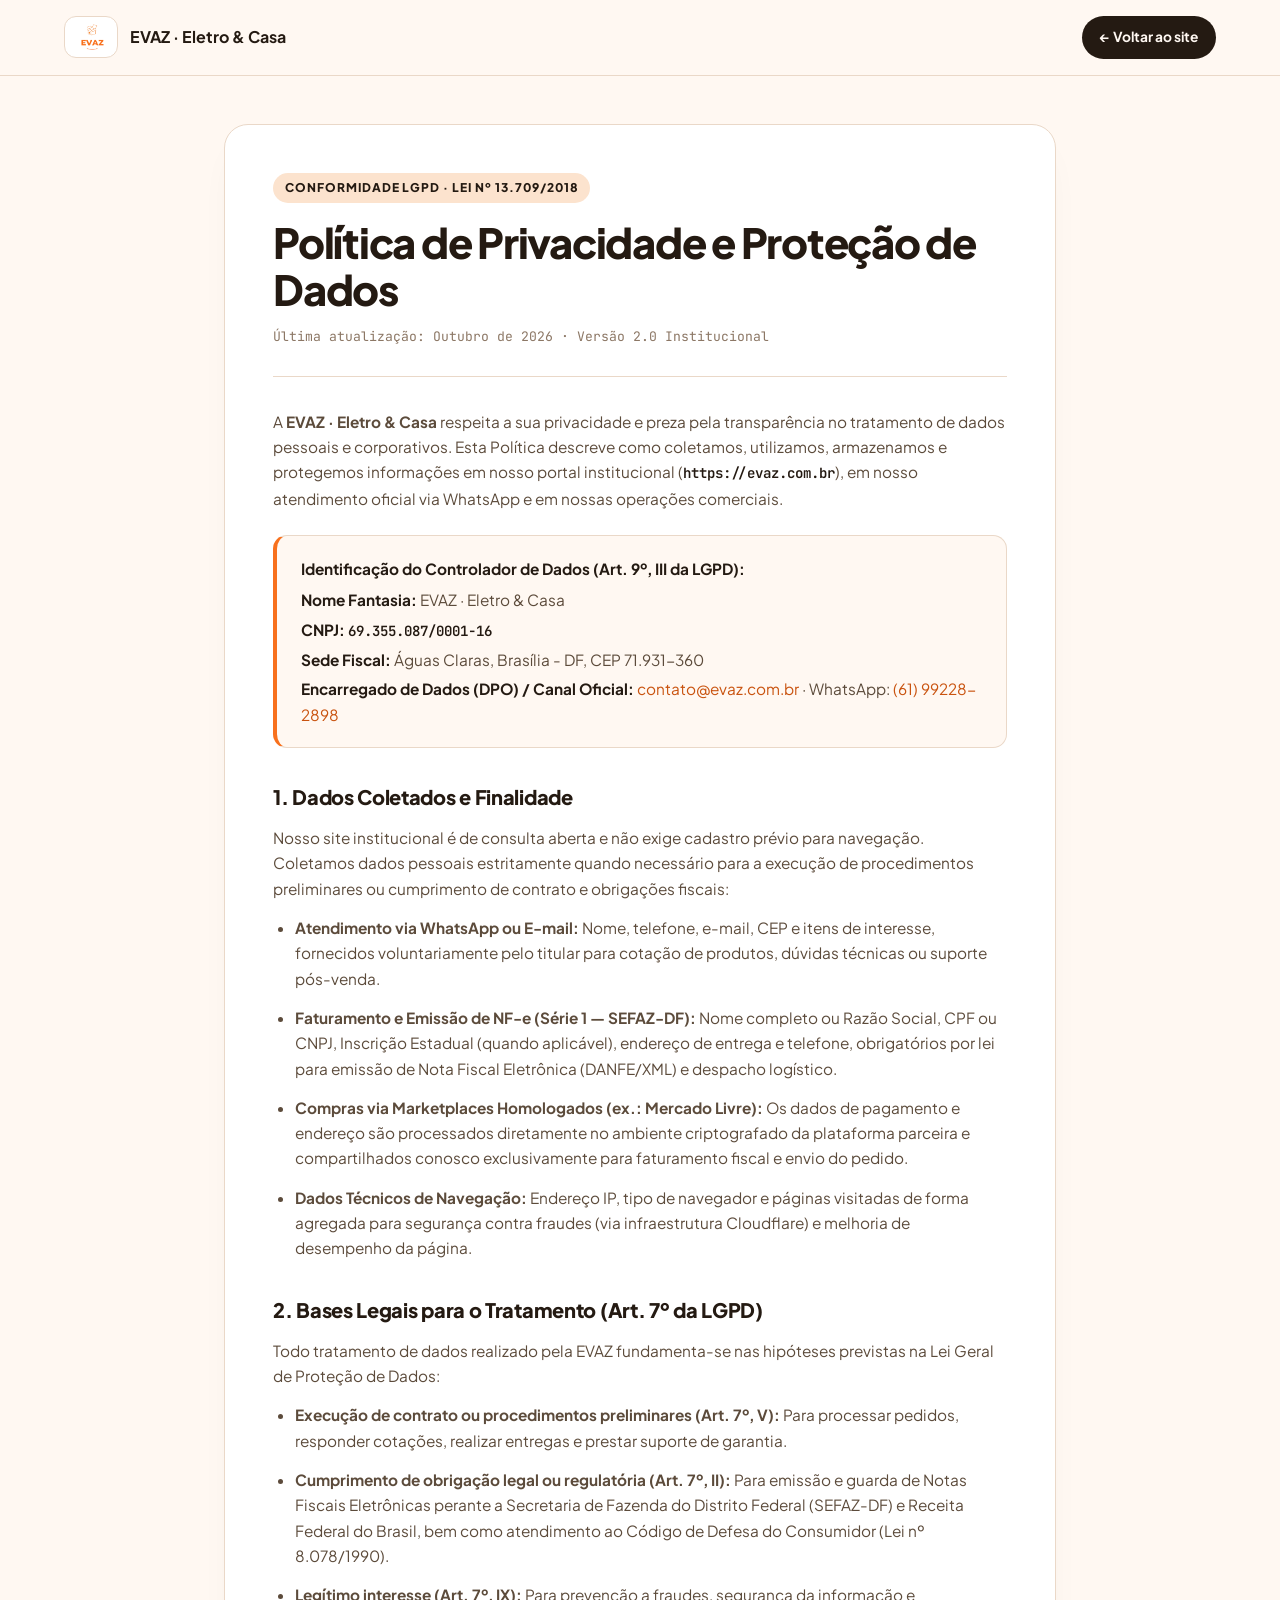
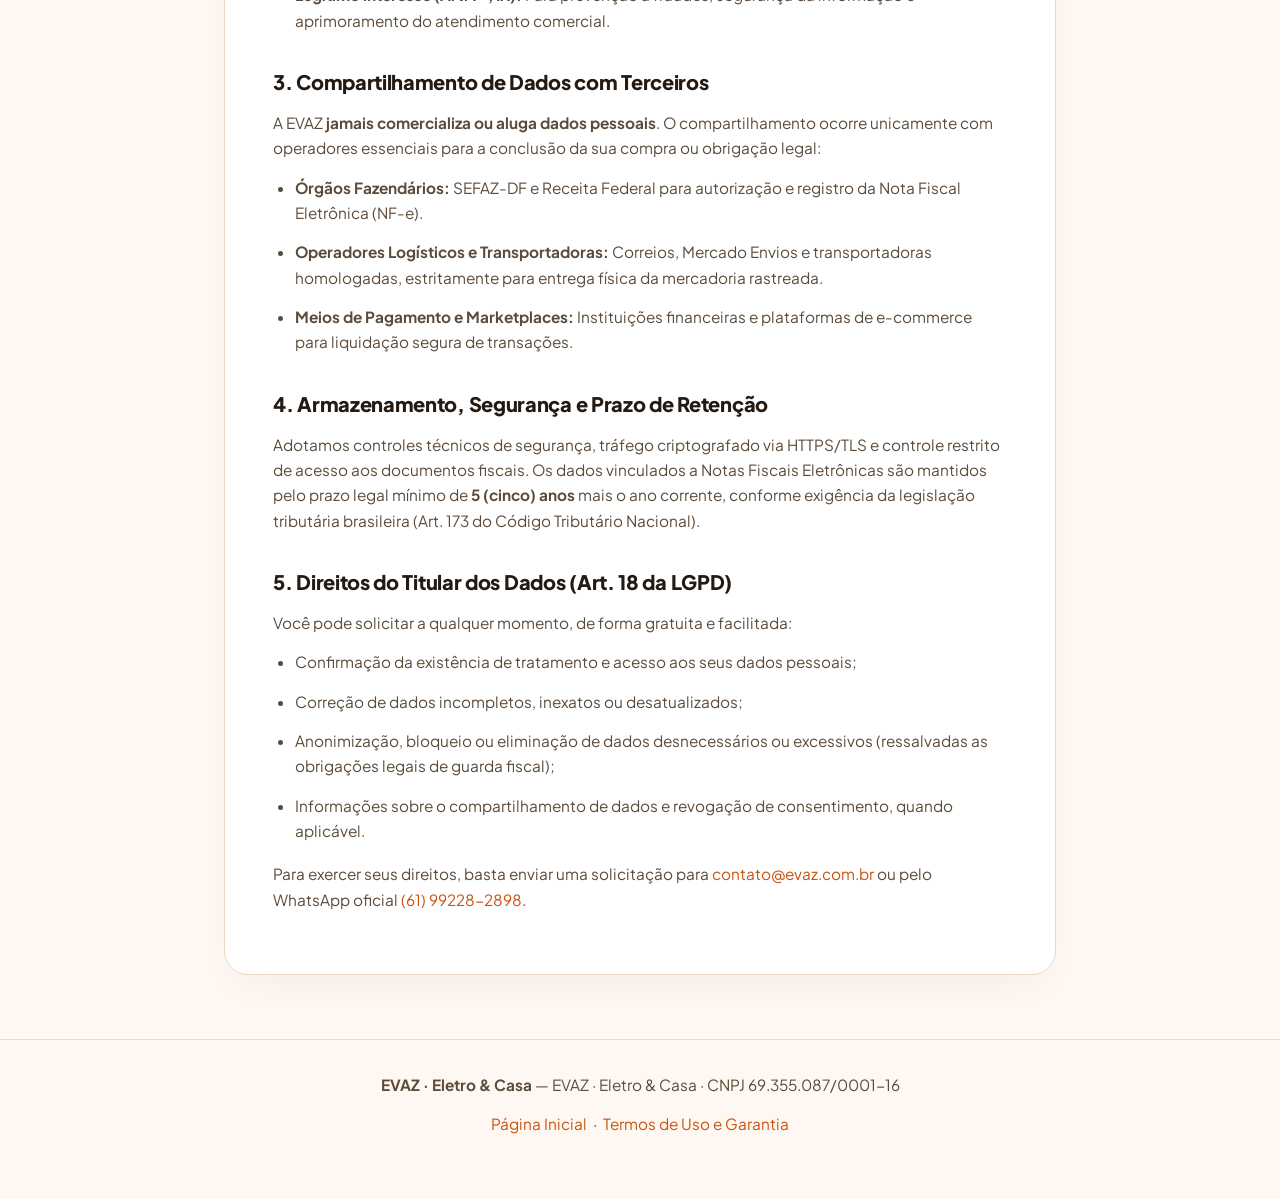
==== politica-de-privacidade.html @ 7c338df8 "feat: site institucional EVAZ (versão inicial completa)" ====
<!DOCTYPE html>
<html lang="pt-BR">
<head>
  <meta charset="UTF-8">
  <meta name="viewport" content="width=device-width, initial-scale=1.0">
  <title>Política de Privacidade e LGPD | EVAZ · Eletro &amp; Casa</title>
  <meta name="description" content="Política de Privacidade e Proteção de Dados Pessoais (LGPD — Lei nº 13.709/2018) da EVAZ · Eletro & Casa (CNPJ 69.355.087/0001-16).">
  <meta name="robots" content="index, follow">
  <link rel="canonical" href="https://evaz.com.br/politica-de-privacidade.html">
  <link rel="icon" type="image/png" href="assets/evaz-simbolo-caixa-transparente.png">
  <link rel="preconnect" href="https://fonts.googleapis.com">
  <link rel="preconnect" href="https://fonts.gstatic.com" crossorigin>
  <link href="https://fonts.googleapis.com/css2?family=Instrument+Serif:ital@0;1&family=JetBrains+Mono:wght@400;500;600&family=Plus+Jakarta+Sans:wght@400;500;600;700;800&display=swap" rel="stylesheet">
  <style>
    :root {
      --evaz-orange: #F8701C;
      --evaz-orange-deep: #C9530F;
      --evaz-peach: #FCE3CE;
      --evaz-cream: #FFF8F2;
      --evaz-surface: #FFFFFF;
      --evaz-ink: #241A12;
      --evaz-ink-secondary: #5C4B3B;
      --evaz-ink-muted: #8C7765;
      --evaz-border: #EAD8C8;
      --font-sans: 'Plus Jakarta Sans', -apple-system, BlinkMacSystemFont, sans-serif;
      --font-serif: 'Instrument Serif', Georgia, serif;
      --font-mono: 'JetBrains Mono', monospace;
    }
    *, *::before, *::after { box-sizing: border-box; margin: 0; padding: 0; }
    body {
      font-family: var(--font-sans);
      background-color: var(--evaz-cream);
      color: var(--evaz-ink);
      line-height: 1.65;
      -webkit-font-smoothing: antialiased;
    }
    a { color: var(--evaz-orange-deep); text-decoration: none; transition: color 0.2s ease; }
    a:hover { text-decoration: underline; }
    .container { max-width: 880px; margin: 0 auto; padding: 0 24px; }
    .site-header {
      background: rgba(255, 248, 242, 0.94);
      backdrop-filter: blur(14px);
      border-bottom: 1px solid var(--evaz-border);
      position: sticky;
      top: 0;
      z-index: 50;
      padding: 16px 0;
    }
    .header-inner {
      max-width: 1200px;
      margin: 0 auto;
      padding: 0 24px;
      display: flex;
      align-items: center;
      justify-content: space-between;
      gap: 16px;
    }
    .brand-link {
      display: inline-flex;
      align-items: center;
      gap: 12px;
      text-decoration: none !important;
      color: var(--evaz-ink);
    }
    .brand-logo-pill {
      background: #FFFFFF;
      border: 1px solid var(--evaz-border);
      border-radius: 12px;
      padding: 6px 12px;
      display: flex;
      align-items: center;
    }
    .brand-logo-pill img { height: 28px; width: auto; }
    .back-btn {
      display: inline-flex;
      align-items: center;
      gap: 8px;
      padding: 10px 18px;
      border-radius: 999px;
      background: var(--evaz-ink);
      color: var(--evaz-cream) !important;
      font-weight: 700;
      font-size: 0.86rem;
      text-decoration: none !important;
    }
    .back-btn:hover { background: var(--evaz-orange); color: var(--evaz-ink) !important; }
    .doc-card {
      background: var(--evaz-surface);
      border: 1px solid var(--evaz-border);
      border-radius: 24px;
      padding: 48px;
      margin: 48px 0 64px;
      box-shadow: 0 18px 40px -15px rgba(36, 26, 18, 0.06);
    }
    .eyebrow {
      display: inline-block;
      padding: 5px 12px;
      border-radius: 999px;
      background: var(--evaz-peach);
      color: var(--evaz-ink);
      font-size: 0.75rem;
      font-weight: 800;
      text-transform: uppercase;
      letter-spacing: 0.08em;
      margin-bottom: 16px;
    }
    h1 {
      font-size: clamp(1.9rem, 3.5vw, 2.6rem);
      font-weight: 800;
      letter-spacing: -0.03em;
      line-height: 1.15;
      margin-bottom: 12px;
    }
    .doc-meta {
      font-family: var(--font-mono);
      font-size: 0.82rem;
      color: var(--evaz-ink-muted);
      padding-bottom: 28px;
      margin-bottom: 32px;
      border-bottom: 1px solid var(--evaz-border);
    }
    h2 {
      font-size: 1.25rem;
      font-weight: 800;
      margin: 32px 0 12px;
      color: var(--evaz-ink);
      letter-spacing: -0.015em;
    }
    p, li {
      color: var(--evaz-ink-secondary);
      font-size: 0.96rem;
      margin-bottom: 14px;
    }
    ul { padding-left: 22px; margin-bottom: 18px; }
    .info-box {
      background: var(--evaz-cream);
      border: 1px solid var(--evaz-border);
      border-left: 4px solid var(--evaz-orange);
      border-radius: 14px;
      padding: 20px 24px;
      margin: 24px 0;
    }
    .info-box strong { color: var(--evaz-ink); }
    .mono { font-family: var(--font-mono); font-size: 0.88rem; color: var(--evaz-ink); font-weight: 600; }
    footer {
      border-top: 1px solid var(--evaz-border);
      padding: 32px 0 48px;
      text-align: center;
      font-size: 0.84rem;
      color: var(--evaz-ink-muted);
    }
    @media (max-width: 640px) {
      .doc-card { padding: 28px 22px; margin: 24px 0 40px; }
    }
  </style>
</head>
<body>
  <header class="site-header">
    <div class="header-inner">
      <a href="index.html" class="brand-link">
        <span class="brand-logo-pill">
          <img src="assets/evaz-logo-oficial-transparente.png" alt="EVAZ™">
        </span>
        <strong>EVAZ · Eletro &amp; Casa</strong>
      </a>
      <a href="index.html" class="back-btn">&larr; Voltar ao site</a>
    </div>
  </header>

  <main class="container">
    <article class="doc-card">
      <span class="eyebrow">Conformidade LGPD · Lei nº 13.709/2018</span>
      <h1>Política de Privacidade e Proteção de Dados</h1>
      <div class="doc-meta">Última atualização: Outubro de 2026 · Versão 2.0 Institucional</div>

      <p>A <strong>EVAZ · Eletro &amp; Casa</strong> respeita a sua privacidade e preza pela transparência no tratamento de dados pessoais e corporativos. Esta Política descreve como coletamos, utilizamos, armazenamos e protegemos informações em nosso portal institucional (<span class="mono">https://evaz.com.br</span>), em nosso atendimento oficial via WhatsApp e em nossas operações comerciais.</p>

      <div class="info-box">
        <p style="margin-bottom:6px;"><strong>Identificação do Controlador de Dados (Art. 9º, III da LGPD):</strong></p>
        <p style="margin-bottom:4px;"><strong>Nome Fantasia:</strong> EVAZ · Eletro &amp; Casa</p>
        <p style="margin-bottom:4px;"><strong>CNPJ:</strong> <span class="mono">69.355.087/0001-16</span> </p>
        <p style="margin-bottom:4px;"><strong>Sede Fiscal:</strong> Águas Claras, Brasília - DF, CEP 71.931-360</p>
        <p style="margin-bottom:0;"><strong>Encarregado de Dados (DPO) / Canal Oficial:</strong> <!--email_off--><a href="mailto:contato@evaz.com.br">contato@evaz.com.br</a><!--/email_off--> · WhatsApp: <a href="https://wa.me/5561992282898">(61) 99228-2898</a></p>
      </div>

      <h2>1. Dados Coletados e Finalidade</h2>
      <p>Nosso site institucional é de consulta aberta e não exige cadastro prévio para navegação. Coletamos dados pessoais estritamente quando necessário para a execução de procedimentos preliminares ou cumprimento de contrato e obrigações fiscais:</p>
      <ul>
        <li><strong>Atendimento via WhatsApp ou E-mail:</strong> Nome, telefone, e-mail, CEP e itens de interesse, fornecidos voluntariamente pelo titular para cotação de produtos, dúvidas técnicas ou suporte pós-venda.</li>
        <li><strong>Faturamento e Emissão de NF-e (Série 1 — SEFAZ-DF):</strong> Nome completo ou Razão Social, CPF ou CNPJ, Inscrição Estadual (quando aplicável), endereço de entrega e telefone, obrigatórios por lei para emissão de Nota Fiscal Eletrônica (DANFE/XML) e despacho logístico.</li>
        <li><strong>Compras via Marketplaces Homologados (ex.: Mercado Livre):</strong> Os dados de pagamento e endereço são processados diretamente no ambiente criptografado da plataforma parceira e compartilhados conosco exclusivamente para faturamento fiscal e envio do pedido.</li>
        <li><strong>Dados Técnicos de Navegação:</strong> Endereço IP, tipo de navegador e páginas visitadas de forma agregada para segurança contra fraudes (via infraestrutura Cloudflare) e melhoria de desempenho da página.</li>
      </ul>

      <h2>2. Bases Legais para o Tratamento (Art. 7º da LGPD)</h2>
      <p>Todo tratamento de dados realizado pela EVAZ fundamenta-se nas hipóteses previstas na Lei Geral de Proteção de Dados:</p>
      <ul>
        <li><strong>Execução de contrato ou procedimentos preliminares (Art. 7º, V):</strong> Para processar pedidos, responder cotações, realizar entregas e prestar suporte de garantia.</li>
        <li><strong>Cumprimento de obrigação legal ou regulatória (Art. 7º, II):</strong> Para emissão e guarda de Notas Fiscais Eletrônicas perante a Secretaria de Fazenda do Distrito Federal (SEFAZ-DF) e Receita Federal do Brasil, bem como atendimento ao Código de Defesa do Consumidor (Lei nº 8.078/1990).</li>
        <li><strong>Legítimo interesse (Art. 7º, IX):</strong> Para prevenção a fraudes, segurança da informação e aprimoramento do atendimento comercial.</li>
      </ul>

      <h2>3. Compartilhamento de Dados com Terceiros</h2>
      <p>A EVAZ <strong>jamais comercializa ou aluga dados pessoais</strong>. O compartilhamento ocorre unicamente com operadores essenciais para a conclusão da sua compra ou obrigação legal:</p>
      <ul>
        <li><strong>Órgãos Fazendários:</strong> SEFAZ-DF e Receita Federal para autorização e registro da Nota Fiscal Eletrônica (NF-e).</li>
        <li><strong>Operadores Logísticos e Transportadoras:</strong> Correios, Mercado Envios e transportadoras homologadas, estritamente para entrega física da mercadoria rastreada.</li>
        <li><strong>Meios de Pagamento e Marketplaces:</strong> Instituições financeiras e plataformas de e-commerce para liquidação segura de transações.</li>
      </ul>

      <h2>4. Armazenamento, Segurança e Prazo de Retenção</h2>
      <p>Adotamos controles técnicos de segurança, tráfego criptografado via HTTPS/TLS e controle restrito de acesso aos documentos fiscais. Os dados vinculados a Notas Fiscais Eletrônicas são mantidos pelo prazo legal mínimo de <strong>5 (cinco) anos</strong> mais o ano corrente, conforme exigência da legislação tributária brasileira (Art. 173 do Código Tributário Nacional).</p>

      <h2>5. Direitos do Titular dos Dados (Art. 18 da LGPD)</h2>
      <p>Você pode solicitar a qualquer momento, de forma gratuita e facilitada:</p>
      <ul>
        <li>Confirmação da existência de tratamento e acesso aos seus dados pessoais;</li>
        <li>Correção de dados incompletos, inexatos ou desatualizados;</li>
        <li>Anonimização, bloqueio ou eliminação de dados desnecessários ou excessivos (ressalvadas as obrigações legais de guarda fiscal);</li>
        <li>Informações sobre o compartilhamento de dados e revogação de consentimento, quando aplicável.</li>
      </ul>
      <p>Para exercer seus direitos, basta enviar uma solicitação para <!--email_off--><a href="mailto:contato@evaz.com.br">contato@evaz.com.br</a><!--/email_off--> ou pelo WhatsApp oficial <a href="https://wa.me/5561992282898">(61) 99228-2898</a>.</p>
    </article>
  </main>

  <footer>
    <div class="container">
      <p><strong>EVAZ · Eletro &amp; Casa</strong> — EVAZ · Eletro &amp; Casa · CNPJ 69.355.087/0001-16 </p>
      <p style="margin-top:6px;"><a href="index.html">Página Inicial</a> &nbsp;·&nbsp; <a href="termos-de-uso.html">Termos de Uso e Garantia</a></p>
    </div>
  </footer>
</body>
</html>
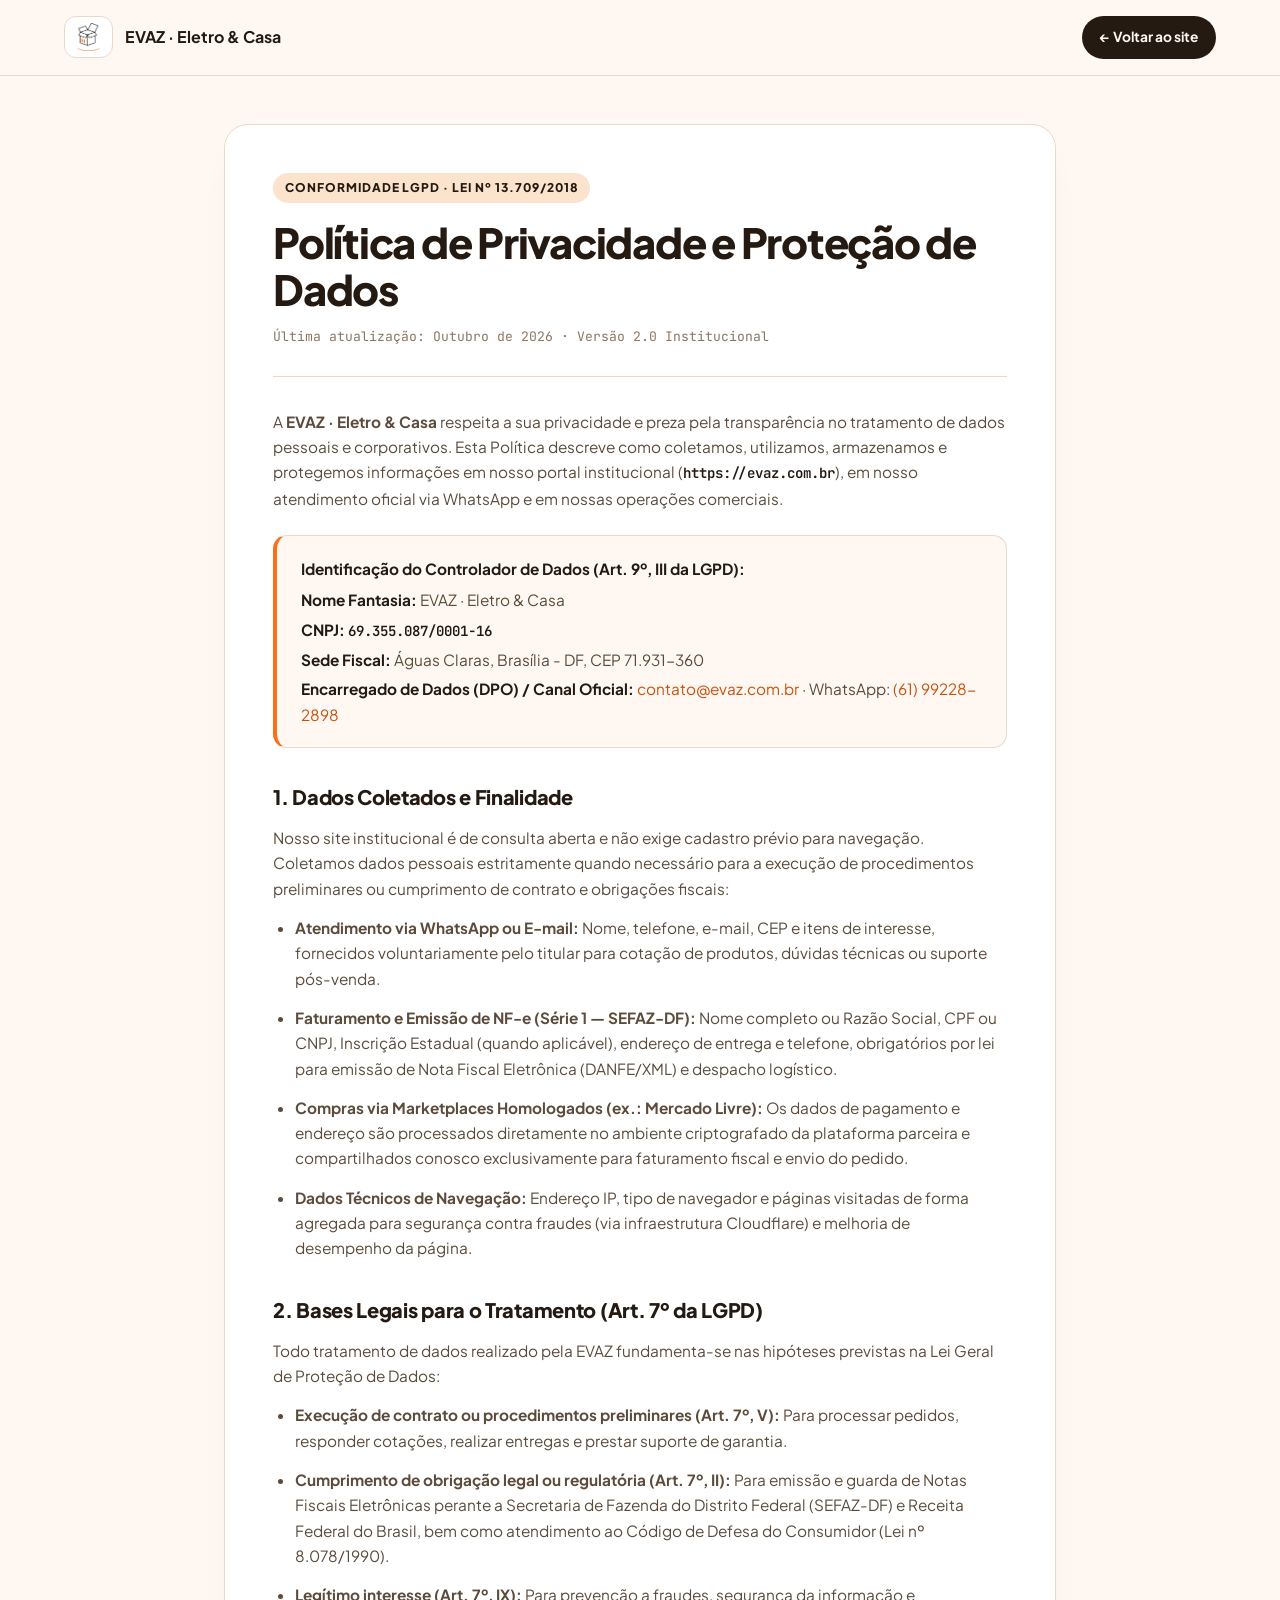
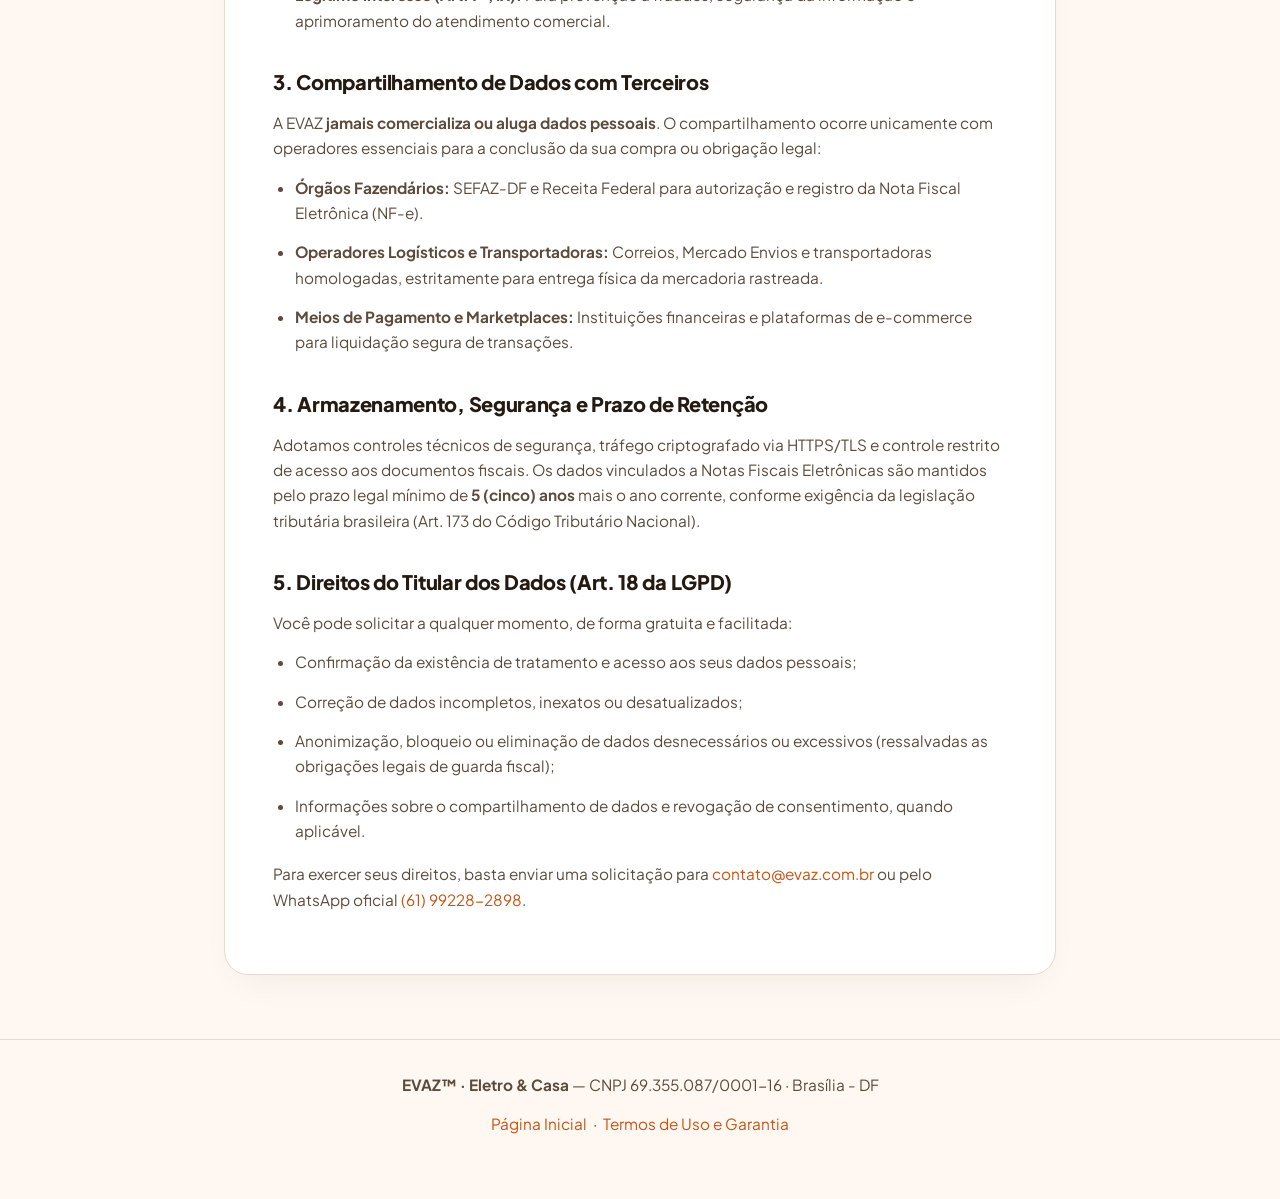
==== commit 2943af95: "feat: EVAZ 3.0 Dual Optical Architecture, ativos 4K e Logitech G PRO X2 Superstrike" ====
--- a/politica-de-privacidade.html
+++ b/politica-de-privacidade.html
@@ -159,7 +159,7 @@
     <div class="header-inner">
       <a href="index.html" class="brand-link">
         <span class="brand-logo-pill">
-          <img src="assets/evaz-logo-oficial-transparente.png" alt="EVAZ™">
+          <img src="assets/evaz-logo-4k-preta-laranja.webp" alt="EVAZ · Eletro &amp; Casa" height="28">
         </span>
         <strong>EVAZ · Eletro &amp; Casa</strong>
       </a>
@@ -225,7 +225,7 @@
 
   <footer>
     <div class="container">
-      <p><strong>EVAZ · Eletro &amp; Casa</strong> — EVAZ · Eletro &amp; Casa · CNPJ 69.355.087/0001-16 </p>
+      <p><strong>EVAZ™ · Eletro &amp; Casa</strong> — CNPJ 69.355.087/0001-16 · Brasília - DF</p>
       <p style="margin-top:6px;"><a href="index.html">Página Inicial</a> &nbsp;·&nbsp; <a href="termos-de-uso.html">Termos de Uso e Garantia</a></p>
     </div>
   </footer>
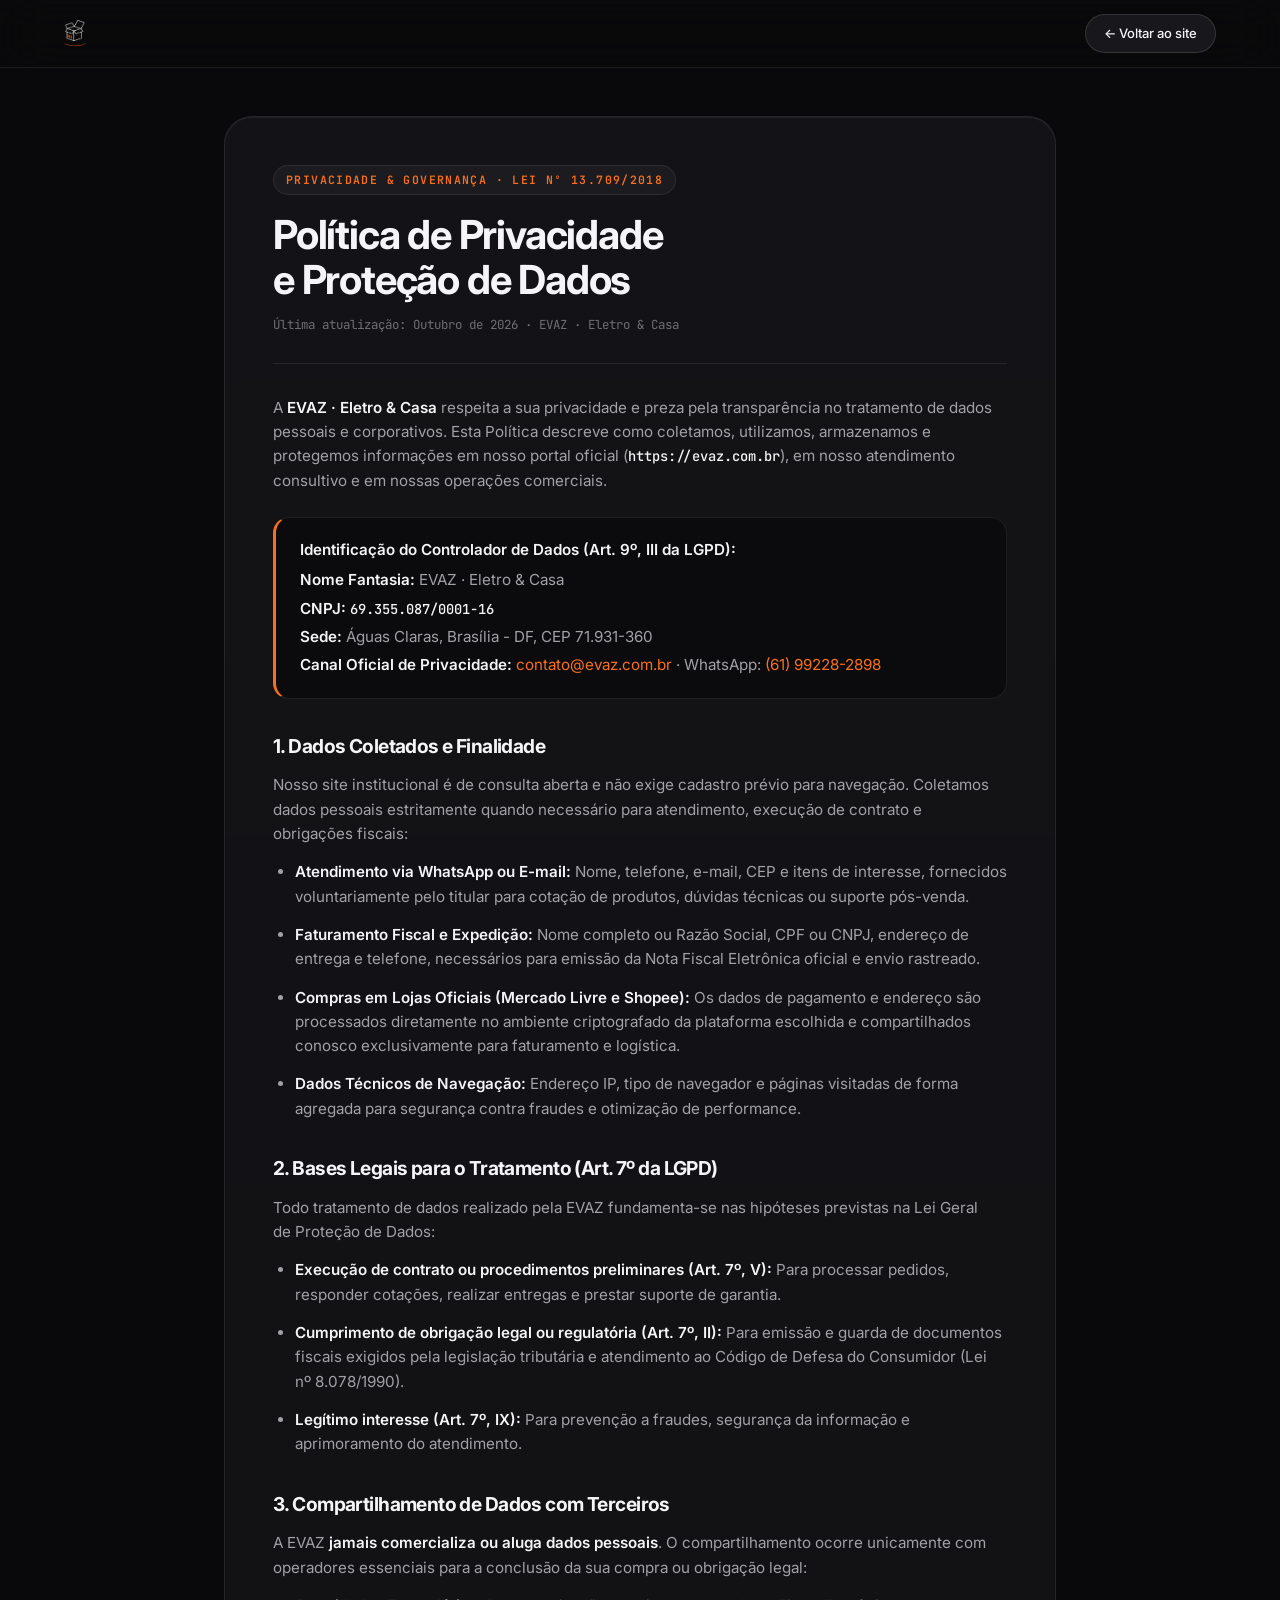
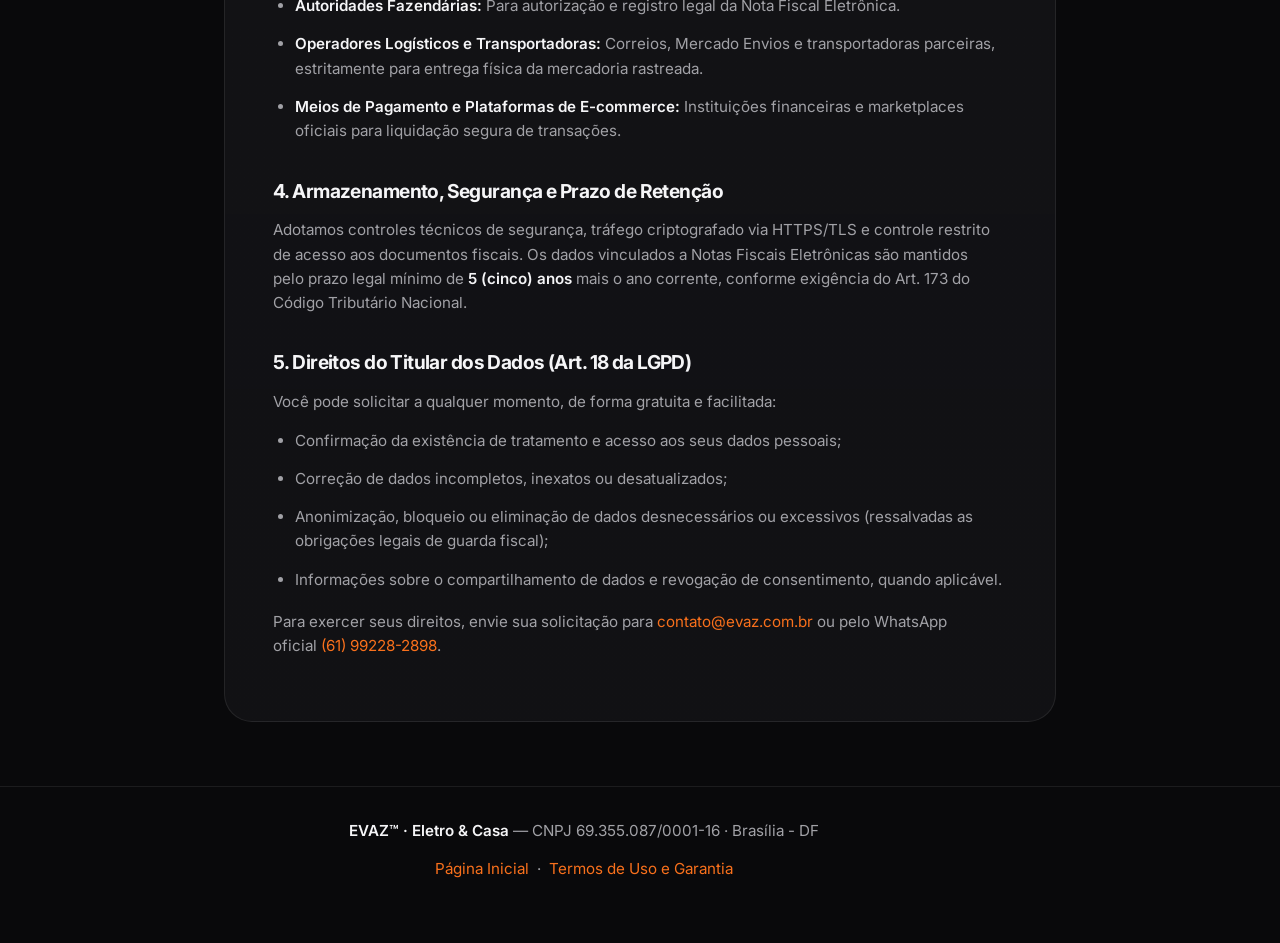
==== commit 5c882970: "feat(design): Apple Pro Space Black & Space Gray architecture with minimalist orange and refined cop" ====
--- a/politica-de-privacidade.html
+++ b/politica-de-privacidade.html
@@ -1,50 +1,60 @@
 <!DOCTYPE html>
-<html lang="pt-BR">
+<html lang="pt-BR" class="dark">
 <head>
   <meta charset="UTF-8">
   <meta name="viewport" content="width=device-width, initial-scale=1.0">
   <title>Política de Privacidade e LGPD | EVAZ · Eletro &amp; Casa</title>
   <meta name="description" content="Política de Privacidade e Proteção de Dados Pessoais (LGPD — Lei nº 13.709/2018) da EVAZ · Eletro & Casa (CNPJ 69.355.087/0001-16).">
   <meta name="robots" content="index, follow">
+  <meta name="theme-color" content="#09090B">
   <link rel="canonical" href="https://evaz.com.br/politica-de-privacidade.html">
-  <link rel="icon" type="image/png" href="assets/evaz-simbolo-caixa-transparente.png">
+  <link rel="icon" type="image/webp" href="assets/evaz-simbolo-caixa-4k.webp">
   <link rel="preconnect" href="https://fonts.googleapis.com">
   <link rel="preconnect" href="https://fonts.gstatic.com" crossorigin>
-  <link href="https://fonts.googleapis.com/css2?family=Instrument+Serif:ital@0;1&family=JetBrains+Mono:wght@400;500;600&family=Plus+Jakarta+Sans:wght@400;500;600;700;800&display=swap" rel="stylesheet">
+  <link href="https://fonts.googleapis.com/css2?family=Inter:wght@400;500;600;700;800&family=JetBrains+Mono:wght@400;500;600&display=swap" rel="stylesheet">
   <style>
     :root {
-      --evaz-orange: #F8701C;
-      --evaz-orange-deep: #C9530F;
-      --evaz-peach: #FCE3CE;
-      --evaz-cream: #FFF8F2;
-      --evaz-surface: #FFFFFF;
-      --evaz-ink: #241A12;
-      --evaz-ink-secondary: #5C4B3B;
-      --evaz-ink-muted: #8C7765;
-      --evaz-border: #EAD8C8;
-      --font-sans: 'Plus Jakarta Sans', -apple-system, BlinkMacSystemFont, sans-serif;
-      --font-serif: 'Instrument Serif', Georgia, serif;
-      --font-mono: 'JetBrains Mono', monospace;
+      --space-black: #09090B;
+      --space-gray-900: #121215;
+      --space-gray-800: #18181C;
+      --space-border: rgba(255, 255, 255, 0.08);
+      --titanium-white: #F5F5F7;
+      --space-silver: #A1A1A6;
+      --space-muted: #6E6E73;
+      --signal-orange: #F8701C;
+      --font-sans: -apple-system, BlinkMacSystemFont, "SF Pro Display", "SF Pro Text", "Inter", sans-serif;
+      --font-mono: "JetBrains Mono", ui-monospace, SFMono-Regular, Menlo, monospace;
     }
     *, *::before, *::after { box-sizing: border-box; margin: 0; padding: 0; }
     body {
       font-family: var(--font-sans);
-      background-color: var(--evaz-cream);
-      color: var(--evaz-ink);
-      line-height: 1.65;
+      background-color: var(--space-black);
+      color: var(--titanium-white);
+      line-height: 1.6;
+      text-align: start;
+      overflow-wrap: break-word;
       -webkit-font-smoothing: antialiased;
     }
-    a { color: var(--evaz-orange-deep); text-decoration: none; transition: color 0.2s ease; }
+    h1, h2, h3 {
+      letter-spacing: -0.03em;
+      text-wrap: balance;
+    }
+    p, li {
+      text-wrap: pretty;
+      max-width: 72ch;
+    }
+    a { color: var(--signal-orange); text-decoration: none; transition: opacity 0.2s ease; }
     a:hover { text-decoration: underline; }
     .container { max-width: 880px; margin: 0 auto; padding: 0 24px; }
     .site-header {
-      background: rgba(255, 248, 242, 0.94);
-      backdrop-filter: blur(14px);
-      border-bottom: 1px solid var(--evaz-border);
+      background: rgba(9, 9, 11, 0.78);
+      backdrop-filter: saturate(180%) blur(24px);
+      -webkit-backdrop-filter: saturate(180%) blur(24px);
+      border-bottom: 1px solid var(--space-border);
       position: sticky;
       top: 0;
       z-index: 50;
-      padding: 16px 0;
+      padding: 14px 0;
     }
     .header-inner {
       max-width: 1200px;
@@ -60,94 +70,91 @@
       align-items: center;
       gap: 12px;
       text-decoration: none !important;
-      color: var(--evaz-ink);
-    }
-    .brand-logo-pill {
-      background: #FFFFFF;
-      border: 1px solid var(--evaz-border);
-      border-radius: 12px;
-      padding: 6px 12px;
-      display: flex;
-      align-items: center;
-    }
-    .brand-logo-pill img { height: 28px; width: auto; }
+      color: var(--titanium-white);
+    }
+    .brand-link img { height: 26px; width: auto; }
     .back-btn {
       display: inline-flex;
       align-items: center;
       gap: 8px;
-      padding: 10px 18px;
+      padding: 8px 18px;
       border-radius: 999px;
-      background: var(--evaz-ink);
-      color: var(--evaz-cream) !important;
-      font-weight: 700;
-      font-size: 0.86rem;
+      background: var(--space-gray-800);
+      border: 1px solid rgba(255, 255, 255, 0.12);
+      color: var(--titanium-white) !important;
+      font-weight: 500;
+      font-size: 0.8125rem;
       text-decoration: none !important;
-    }
-    .back-btn:hover { background: var(--evaz-orange); color: var(--evaz-ink) !important; }
+      transition: all 0.2s ease;
+    }
+    .back-btn:hover { background: var(--signal-orange); color: #09090B !important; border-color: var(--signal-orange); }
     .doc-card {
-      background: var(--evaz-surface);
-      border: 1px solid var(--evaz-border);
-      border-radius: 24px;
+      background: linear-gradient(180deg, rgba(24, 24, 28, 0.7) 0%, rgba(18, 18, 21, 0.95) 100%);
+      border: 1px solid var(--space-border);
+      border-radius: 28px;
       padding: 48px;
       margin: 48px 0 64px;
-      box-shadow: 0 18px 40px -15px rgba(36, 26, 18, 0.06);
+      box-shadow: inset 0 1px 0 0 rgba(255, 255, 255, 0.06);
     }
     .eyebrow {
-      display: inline-block;
+      display: inline-flex;
+      align-items: center;
+      gap: 8px;
       padding: 5px 12px;
       border-radius: 999px;
-      background: var(--evaz-peach);
-      color: var(--evaz-ink);
-      font-size: 0.75rem;
-      font-weight: 800;
+      background: rgba(255, 255, 255, 0.04);
+      border: 1px solid var(--space-border);
+      color: var(--signal-orange);
+      font-family: var(--font-mono);
+      font-size: 0.72rem;
+      font-weight: 600;
       text-transform: uppercase;
-      letter-spacing: 0.08em;
-      margin-bottom: 16px;
+      letter-spacing: 0.12em;
+      margin-bottom: 18px;
     }
     h1 {
-      font-size: clamp(1.9rem, 3.5vw, 2.6rem);
-      font-weight: 800;
-      letter-spacing: -0.03em;
-      line-height: 1.15;
+      font-size: clamp(1.85rem, 1.2rem + 2.5vw, 2.5rem);
+      font-weight: 700;
+      line-height: 1.12;
       margin-bottom: 12px;
+      color: var(--titanium-white);
     }
     .doc-meta {
       font-family: var(--font-mono);
-      font-size: 0.82rem;
-      color: var(--evaz-ink-muted);
+      font-size: 0.78rem;
+      color: var(--space-muted);
       padding-bottom: 28px;
       margin-bottom: 32px;
-      border-bottom: 1px solid var(--evaz-border);
+      border-bottom: 1px solid var(--space-border);
     }
     h2 {
-      font-size: 1.25rem;
-      font-weight: 800;
+      font-size: 1.2rem;
+      font-weight: 700;
       margin: 32px 0 12px;
-      color: var(--evaz-ink);
-      letter-spacing: -0.015em;
+      color: var(--titanium-white);
     }
     p, li {
-      color: var(--evaz-ink-secondary);
-      font-size: 0.96rem;
+      color: var(--space-silver);
+      font-size: 0.95rem;
       margin-bottom: 14px;
     }
+    strong { color: var(--titanium-white); font-weight: 600; }
     ul { padding-left: 22px; margin-bottom: 18px; }
     .info-box {
-      background: var(--evaz-cream);
-      border: 1px solid var(--evaz-border);
-      border-left: 4px solid var(--evaz-orange);
-      border-radius: 14px;
+      background: rgba(9, 9, 11, 0.7);
+      border: 1px solid var(--space-border);
+      border-left: 3px solid var(--signal-orange);
+      border-radius: 16px;
       padding: 20px 24px;
       margin: 24px 0;
     }
-    .info-box strong { color: var(--evaz-ink); }
-    .mono { font-family: var(--font-mono); font-size: 0.88rem; color: var(--evaz-ink); font-weight: 600; }
+    .mono { font-family: var(--font-mono); font-size: 0.86rem; color: var(--titanium-white); font-weight: 500; }
     footer {
-      border-top: 1px solid var(--evaz-border);
+      border-top: 1px solid var(--space-border);
       padding: 32px 0 48px;
       text-align: center;
-      font-size: 0.84rem;
-      color: var(--evaz-ink-muted);
+      font-size: 0.82rem;
+      color: var(--space-muted);
     }
     @media (max-width: 640px) {
       .doc-card { padding: 28px 22px; margin: 24px 0 40px; }
@@ -157,11 +164,8 @@
 <body>
   <header class="site-header">
     <div class="header-inner">
-      <a href="index.html" class="brand-link">
-        <span class="brand-logo-pill">
-          <img src="assets/evaz-logo-4k-preta-laranja.webp" alt="EVAZ · Eletro &amp; Casa" height="28">
-        </span>
-        <strong>EVAZ · Eletro &amp; Casa</strong>
+      <a href="index.html" class="brand-link" aria-label="EVAZ · Página Inicial">
+        <img src="assets/evaz-logo-4k-branca-laranja.webp" alt="EVAZ · Eletro &amp; Casa" height="26">
       </a>
       <a href="index.html" class="back-btn">&larr; Voltar ao site</a>
     </div>
@@ -169,47 +173,47 @@
 
   <main class="container">
     <article class="doc-card">
-      <span class="eyebrow">Conformidade LGPD · Lei nº 13.709/2018</span>
+      <span class="eyebrow">Privacidade &amp; Governança · Lei nº 13.709/2018</span>
       <h1>Política de Privacidade e Proteção de Dados</h1>
-      <div class="doc-meta">Última atualização: Outubro de 2026 · Versão 2.0 Institucional</div>
-
-      <p>A <strong>EVAZ · Eletro &amp; Casa</strong> respeita a sua privacidade e preza pela transparência no tratamento de dados pessoais e corporativos. Esta Política descreve como coletamos, utilizamos, armazenamos e protegemos informações em nosso portal institucional (<span class="mono">https://evaz.com.br</span>), em nosso atendimento oficial via WhatsApp e em nossas operações comerciais.</p>
+      <div class="doc-meta">Última atualização: Outubro de 2026 · EVAZ · Eletro &amp; Casa</div>
+
+      <p>A <strong>EVAZ · Eletro &amp; Casa</strong> respeita a sua privacidade e preza pela transparência no tratamento de dados pessoais e corporativos. Esta Política descreve como coletamos, utilizamos, armazenamos e protegemos informações em nosso portal oficial (<span class="mono">https://evaz.com.br</span>), em nosso atendimento consultivo e em nossas operações comerciais.</p>
 
       <div class="info-box">
         <p style="margin-bottom:6px;"><strong>Identificação do Controlador de Dados (Art. 9º, III da LGPD):</strong></p>
         <p style="margin-bottom:4px;"><strong>Nome Fantasia:</strong> EVAZ · Eletro &amp; Casa</p>
-        <p style="margin-bottom:4px;"><strong>CNPJ:</strong> <span class="mono">69.355.087/0001-16</span> </p>
-        <p style="margin-bottom:4px;"><strong>Sede Fiscal:</strong> Águas Claras, Brasília - DF, CEP 71.931-360</p>
-        <p style="margin-bottom:0;"><strong>Encarregado de Dados (DPO) / Canal Oficial:</strong> <!--email_off--><a href="mailto:contato@evaz.com.br">contato@evaz.com.br</a><!--/email_off--> · WhatsApp: <a href="https://wa.me/5561992282898">(61) 99228-2898</a></p>
+        <p style="margin-bottom:4px;"><strong>CNPJ:</strong> <span class="mono">69.355.087/0001-16</span></p>
+        <p style="margin-bottom:4px;"><strong>Sede:</strong> Águas Claras, Brasília - DF, CEP 71.931-360</p>
+        <p style="margin-bottom:0;"><strong>Canal Oficial de Privacidade:</strong> <a href="mailto:contato@evaz.com.br">contato@evaz.com.br</a> · WhatsApp: <a href="https://wa.me/5561992282898">(61) 99228-2898</a></p>
       </div>
 
       <h2>1. Dados Coletados e Finalidade</h2>
-      <p>Nosso site institucional é de consulta aberta e não exige cadastro prévio para navegação. Coletamos dados pessoais estritamente quando necessário para a execução de procedimentos preliminares ou cumprimento de contrato e obrigações fiscais:</p>
+      <p>Nosso site institucional é de consulta aberta e não exige cadastro prévio para navegação. Coletamos dados pessoais estritamente quando necessário para atendimento, execução de contrato e obrigações fiscais:</p>
       <ul>
         <li><strong>Atendimento via WhatsApp ou E-mail:</strong> Nome, telefone, e-mail, CEP e itens de interesse, fornecidos voluntariamente pelo titular para cotação de produtos, dúvidas técnicas ou suporte pós-venda.</li>
-        <li><strong>Faturamento e Emissão de NF-e (Série 1 — SEFAZ-DF):</strong> Nome completo ou Razão Social, CPF ou CNPJ, Inscrição Estadual (quando aplicável), endereço de entrega e telefone, obrigatórios por lei para emissão de Nota Fiscal Eletrônica (DANFE/XML) e despacho logístico.</li>
-        <li><strong>Compras via Marketplaces Homologados (ex.: Mercado Livre):</strong> Os dados de pagamento e endereço são processados diretamente no ambiente criptografado da plataforma parceira e compartilhados conosco exclusivamente para faturamento fiscal e envio do pedido.</li>
-        <li><strong>Dados Técnicos de Navegação:</strong> Endereço IP, tipo de navegador e páginas visitadas de forma agregada para segurança contra fraudes (via infraestrutura Cloudflare) e melhoria de desempenho da página.</li>
+        <li><strong>Faturamento Fiscal e Expedição:</strong> Nome completo ou Razão Social, CPF ou CNPJ, endereço de entrega e telefone, necessários para emissão da Nota Fiscal Eletrônica oficial e envio rastreado.</li>
+        <li><strong>Compras em Lojas Oficiais (Mercado Livre e Shopee):</strong> Os dados de pagamento e endereço são processados diretamente no ambiente criptografado da plataforma escolhida e compartilhados conosco exclusivamente para faturamento e logística.</li>
+        <li><strong>Dados Técnicos de Navegação:</strong> Endereço IP, tipo de navegador e páginas visitadas de forma agregada para segurança contra fraudes e otimização de performance.</li>
       </ul>
 
       <h2>2. Bases Legais para o Tratamento (Art. 7º da LGPD)</h2>
       <p>Todo tratamento de dados realizado pela EVAZ fundamenta-se nas hipóteses previstas na Lei Geral de Proteção de Dados:</p>
       <ul>
         <li><strong>Execução de contrato ou procedimentos preliminares (Art. 7º, V):</strong> Para processar pedidos, responder cotações, realizar entregas e prestar suporte de garantia.</li>
-        <li><strong>Cumprimento de obrigação legal ou regulatória (Art. 7º, II):</strong> Para emissão e guarda de Notas Fiscais Eletrônicas perante a Secretaria de Fazenda do Distrito Federal (SEFAZ-DF) e Receita Federal do Brasil, bem como atendimento ao Código de Defesa do Consumidor (Lei nº 8.078/1990).</li>
-        <li><strong>Legítimo interesse (Art. 7º, IX):</strong> Para prevenção a fraudes, segurança da informação e aprimoramento do atendimento comercial.</li>
+        <li><strong>Cumprimento de obrigação legal ou regulatória (Art. 7º, II):</strong> Para emissão e guarda de documentos fiscais exigidos pela legislação tributária e atendimento ao Código de Defesa do Consumidor (Lei nº 8.078/1990).</li>
+        <li><strong>Legítimo interesse (Art. 7º, IX):</strong> Para prevenção a fraudes, segurança da informação e aprimoramento do atendimento.</li>
       </ul>
 
       <h2>3. Compartilhamento de Dados com Terceiros</h2>
       <p>A EVAZ <strong>jamais comercializa ou aluga dados pessoais</strong>. O compartilhamento ocorre unicamente com operadores essenciais para a conclusão da sua compra ou obrigação legal:</p>
       <ul>
-        <li><strong>Órgãos Fazendários:</strong> SEFAZ-DF e Receita Federal para autorização e registro da Nota Fiscal Eletrônica (NF-e).</li>
-        <li><strong>Operadores Logísticos e Transportadoras:</strong> Correios, Mercado Envios e transportadoras homologadas, estritamente para entrega física da mercadoria rastreada.</li>
-        <li><strong>Meios de Pagamento e Marketplaces:</strong> Instituições financeiras e plataformas de e-commerce para liquidação segura de transações.</li>
+        <li><strong>Autoridades Fazendárias:</strong> Para autorização e registro legal da Nota Fiscal Eletrônica.</li>
+        <li><strong>Operadores Logísticos e Transportadoras:</strong> Correios, Mercado Envios e transportadoras parceiras, estritamente para entrega física da mercadoria rastreada.</li>
+        <li><strong>Meios de Pagamento e Plataformas de E-commerce:</strong> Instituições financeiras e marketplaces oficiais para liquidação segura de transações.</li>
       </ul>
 
       <h2>4. Armazenamento, Segurança e Prazo de Retenção</h2>
-      <p>Adotamos controles técnicos de segurança, tráfego criptografado via HTTPS/TLS e controle restrito de acesso aos documentos fiscais. Os dados vinculados a Notas Fiscais Eletrônicas são mantidos pelo prazo legal mínimo de <strong>5 (cinco) anos</strong> mais o ano corrente, conforme exigência da legislação tributária brasileira (Art. 173 do Código Tributário Nacional).</p>
+      <p>Adotamos controles técnicos de segurança, tráfego criptografado via HTTPS/TLS e controle restrito de acesso aos documentos fiscais. Os dados vinculados a Notas Fiscais Eletrônicas são mantidos pelo prazo legal mínimo de <strong>5 (cinco) anos</strong> mais o ano corrente, conforme exigência do Art. 173 do Código Tributário Nacional.</p>
 
       <h2>5. Direitos do Titular dos Dados (Art. 18 da LGPD)</h2>
       <p>Você pode solicitar a qualquer momento, de forma gratuita e facilitada:</p>
@@ -219,14 +223,14 @@
         <li>Anonimização, bloqueio ou eliminação de dados desnecessários ou excessivos (ressalvadas as obrigações legais de guarda fiscal);</li>
         <li>Informações sobre o compartilhamento de dados e revogação de consentimento, quando aplicável.</li>
       </ul>
-      <p>Para exercer seus direitos, basta enviar uma solicitação para <!--email_off--><a href="mailto:contato@evaz.com.br">contato@evaz.com.br</a><!--/email_off--> ou pelo WhatsApp oficial <a href="https://wa.me/5561992282898">(61) 99228-2898</a>.</p>
+      <p>Para exercer seus direitos, envie sua solicitação para <a href="mailto:contato@evaz.com.br">contato@evaz.com.br</a> ou pelo WhatsApp oficial <a href="https://wa.me/5561992282898">(61) 99228-2898</a>.</p>
     </article>
   </main>
 
   <footer>
     <div class="container">
       <p><strong>EVAZ™ · Eletro &amp; Casa</strong> — CNPJ 69.355.087/0001-16 · Brasília - DF</p>
-      <p style="margin-top:6px;"><a href="index.html">Página Inicial</a> &nbsp;·&nbsp; <a href="termos-de-uso.html">Termos de Uso e Garantia</a></p>
+      <p style="margin-top:8px;"><a href="index.html">Página Inicial</a> &nbsp;·&nbsp; <a href="termos-de-uso.html">Termos de Uso e Garantia</a></p>
     </div>
   </footer>
 </body>
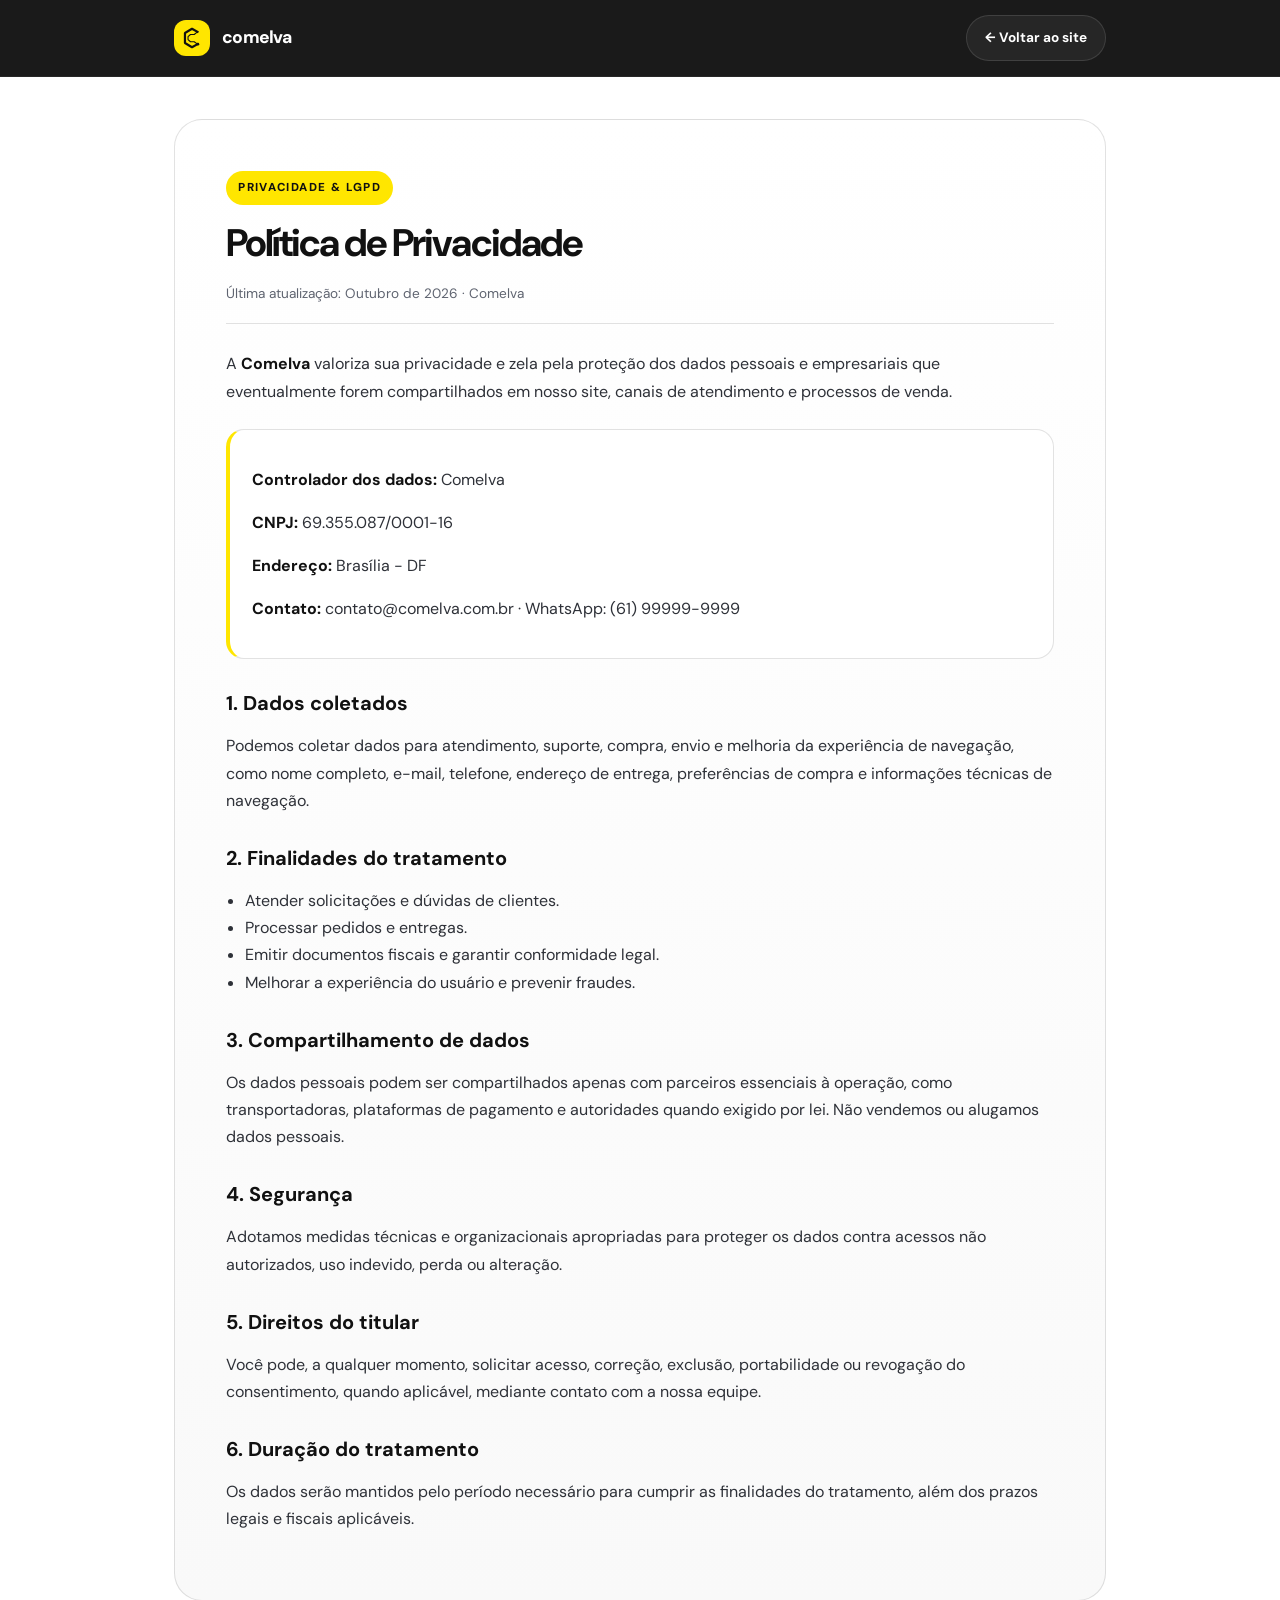
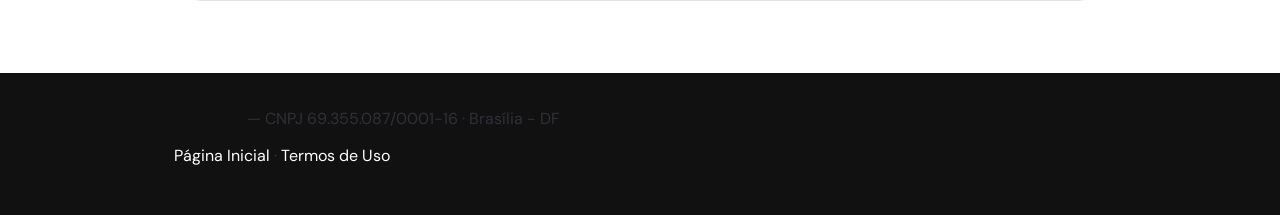
==== commit d95626aa: "Atualiza o site para a identidade Comelva e publica os arquivos de SEO/favicon para o ambiente estát" ====
--- a/politica-de-privacidade.html
+++ b/politica-de-privacidade.html
@@ -1,237 +1,210 @@
 <!DOCTYPE html>
-<html lang="pt-BR" class="dark">
-<head>
-  <meta charset="UTF-8">
-  <meta name="viewport" content="width=device-width, initial-scale=1.0">
-  <title>Política de Privacidade e LGPD | EVAZ · Eletro &amp; Casa</title>
-  <meta name="description" content="Política de Privacidade e Proteção de Dados Pessoais (LGPD — Lei nº 13.709/2018) da EVAZ · Eletro & Casa (CNPJ 69.355.087/0001-16).">
-  <meta name="robots" content="index, follow">
-  <meta name="theme-color" content="#09090B">
-  <link rel="canonical" href="https://evaz.com.br/politica-de-privacidade.html">
-  <link rel="icon" type="image/webp" href="assets/evaz-simbolo-caixa-4k.webp">
-  <link rel="preconnect" href="https://fonts.googleapis.com">
-  <link rel="preconnect" href="https://fonts.gstatic.com" crossorigin>
-  <link href="https://fonts.googleapis.com/css2?family=Inter:wght@400;500;600;700;800&family=JetBrains+Mono:wght@400;500;600&display=swap" rel="stylesheet">
-  <style>
-    :root {
-      --space-black: #09090B;
-      --space-gray-900: #121215;
-      --space-gray-800: #18181C;
-      --space-border: rgba(255, 255, 255, 0.08);
-      --titanium-white: #F5F5F7;
-      --space-silver: #A1A1A6;
-      --space-muted: #6E6E73;
-      --signal-orange: #F8701C;
-      --font-sans: -apple-system, BlinkMacSystemFont, "SF Pro Display", "SF Pro Text", "Inter", sans-serif;
-      --font-mono: "JetBrains Mono", ui-monospace, SFMono-Regular, Menlo, monospace;
-    }
-    *, *::before, *::after { box-sizing: border-box; margin: 0; padding: 0; }
-    body {
-      font-family: var(--font-sans);
-      background-color: var(--space-black);
-      color: var(--titanium-white);
-      line-height: 1.6;
-      text-align: start;
-      overflow-wrap: break-word;
-      -webkit-font-smoothing: antialiased;
-    }
-    h1, h2, h3 {
-      letter-spacing: -0.03em;
-      text-wrap: balance;
-    }
-    p, li {
-      text-wrap: pretty;
-      max-width: 72ch;
-    }
-    a { color: var(--signal-orange); text-decoration: none; transition: opacity 0.2s ease; }
-    a:hover { text-decoration: underline; }
-    .container { max-width: 880px; margin: 0 auto; padding: 0 24px; }
-    .site-header {
-      background: rgba(9, 9, 11, 0.78);
-      backdrop-filter: saturate(180%) blur(24px);
-      -webkit-backdrop-filter: saturate(180%) blur(24px);
-      border-bottom: 1px solid var(--space-border);
-      position: sticky;
-      top: 0;
-      z-index: 50;
-      padding: 14px 0;
-    }
-    .header-inner {
-      max-width: 1200px;
-      margin: 0 auto;
-      padding: 0 24px;
-      display: flex;
-      align-items: center;
-      justify-content: space-between;
-      gap: 16px;
-    }
-    .brand-link {
-      display: inline-flex;
-      align-items: center;
-      gap: 12px;
-      text-decoration: none !important;
-      color: var(--titanium-white);
-    }
-    .brand-link img { height: 26px; width: auto; }
-    .back-btn {
-      display: inline-flex;
-      align-items: center;
-      gap: 8px;
-      padding: 8px 18px;
-      border-radius: 999px;
-      background: var(--space-gray-800);
-      border: 1px solid rgba(255, 255, 255, 0.12);
-      color: var(--titanium-white) !important;
-      font-weight: 500;
-      font-size: 0.8125rem;
-      text-decoration: none !important;
-      transition: all 0.2s ease;
-    }
-    .back-btn:hover { background: var(--signal-orange); color: #09090B !important; border-color: var(--signal-orange); }
-    .doc-card {
-      background: linear-gradient(180deg, rgba(24, 24, 28, 0.7) 0%, rgba(18, 18, 21, 0.95) 100%);
-      border: 1px solid var(--space-border);
-      border-radius: 28px;
-      padding: 48px;
-      margin: 48px 0 64px;
-      box-shadow: inset 0 1px 0 0 rgba(255, 255, 255, 0.06);
-    }
-    .eyebrow {
-      display: inline-flex;
-      align-items: center;
-      gap: 8px;
-      padding: 5px 12px;
-      border-radius: 999px;
-      background: rgba(255, 255, 255, 0.04);
-      border: 1px solid var(--space-border);
-      color: var(--signal-orange);
-      font-family: var(--font-mono);
-      font-size: 0.72rem;
-      font-weight: 600;
-      text-transform: uppercase;
-      letter-spacing: 0.12em;
-      margin-bottom: 18px;
-    }
-    h1 {
-      font-size: clamp(1.85rem, 1.2rem + 2.5vw, 2.5rem);
-      font-weight: 700;
-      line-height: 1.12;
-      margin-bottom: 12px;
-      color: var(--titanium-white);
-    }
-    .doc-meta {
-      font-family: var(--font-mono);
-      font-size: 0.78rem;
-      color: var(--space-muted);
-      padding-bottom: 28px;
-      margin-bottom: 32px;
-      border-bottom: 1px solid var(--space-border);
-    }
-    h2 {
-      font-size: 1.2rem;
-      font-weight: 700;
-      margin: 32px 0 12px;
-      color: var(--titanium-white);
-    }
-    p, li {
-      color: var(--space-silver);
-      font-size: 0.95rem;
-      margin-bottom: 14px;
-    }
-    strong { color: var(--titanium-white); font-weight: 600; }
-    ul { padding-left: 22px; margin-bottom: 18px; }
-    .info-box {
-      background: rgba(9, 9, 11, 0.7);
-      border: 1px solid var(--space-border);
-      border-left: 3px solid var(--signal-orange);
-      border-radius: 16px;
-      padding: 20px 24px;
-      margin: 24px 0;
-    }
-    .mono { font-family: var(--font-mono); font-size: 0.86rem; color: var(--titanium-white); font-weight: 500; }
-    footer {
-      border-top: 1px solid var(--space-border);
-      padding: 32px 0 48px;
-      text-align: center;
-      font-size: 0.82rem;
-      color: var(--space-muted);
-    }
-    @media (max-width: 640px) {
-      .doc-card { padding: 28px 22px; margin: 24px 0 40px; }
-    }
-  </style>
-</head>
-<body>
-  <header class="site-header">
-    <div class="header-inner">
-      <a href="index.html" class="brand-link" aria-label="EVAZ · Página Inicial">
-        <img src="assets/evaz-logo-4k-branca-laranja.webp" alt="EVAZ · Eletro &amp; Casa" height="26">
-      </a>
-      <a href="index.html" class="back-btn">&larr; Voltar ao site</a>
-    </div>
-  </header>
-
-  <main class="container">
-    <article class="doc-card">
-      <span class="eyebrow">Privacidade &amp; Governança · Lei nº 13.709/2018</span>
-      <h1>Política de Privacidade e Proteção de Dados</h1>
-      <div class="doc-meta">Última atualização: Outubro de 2026 · EVAZ · Eletro &amp; Casa</div>
-
-      <p>A <strong>EVAZ · Eletro &amp; Casa</strong> respeita a sua privacidade e preza pela transparência no tratamento de dados pessoais e corporativos. Esta Política descreve como coletamos, utilizamos, armazenamos e protegemos informações em nosso portal oficial (<span class="mono">https://evaz.com.br</span>), em nosso atendimento consultivo e em nossas operações comerciais.</p>
-
-      <div class="info-box">
-        <p style="margin-bottom:6px;"><strong>Identificação do Controlador de Dados (Art. 9º, III da LGPD):</strong></p>
-        <p style="margin-bottom:4px;"><strong>Nome Fantasia:</strong> EVAZ · Eletro &amp; Casa</p>
-        <p style="margin-bottom:4px;"><strong>CNPJ:</strong> <span class="mono">69.355.087/0001-16</span></p>
-        <p style="margin-bottom:4px;"><strong>Sede:</strong> Águas Claras, Brasília - DF, CEP 71.931-360</p>
-        <p style="margin-bottom:0;"><strong>Canal Oficial de Privacidade:</strong> <a href="mailto:contato@evaz.com.br">contato@evaz.com.br</a> · WhatsApp: <a href="https://wa.me/5561992282898">(61) 99228-2898</a></p>
+<html lang="pt-BR">
+  <head>
+    <meta charset="UTF-8" />
+    <meta name="viewport" content="width=device-width, initial-scale=1.0" />
+    <title>Política de Privacidade | Comelva</title>
+    <meta name="description" content="Política de privacidade e proteção de dados da Comelva." />
+    <meta name="robots" content="index, follow" />
+    <meta name="theme-color" content="#111111" />
+    <link rel="canonical" href="https://www.comelva.com.br/politica-de-privacidade.html" />
+    <link rel="icon" href="assets/favicon.svg" type="image/svg+xml" />
+    <link rel="preconnect" href="https://fonts.googleapis.com" />
+    <link rel="preconnect" href="https://fonts.gstatic.com" crossorigin />
+    <link href="https://fonts.googleapis.com/css2?family=DM+Sans:wght@400;500;700;800&display=swap" rel="stylesheet" />
+    <style>
+      :root {
+        --yellow: #FFE600;
+        --black: #111111;
+        --graphite: #303238;
+        --white: #F5F5F7;
+        --muted: #5f6470;
+        --border: rgba(17, 17, 17, 0.12);
+        --font: 'DM Sans', 'Segoe UI', sans-serif;
+      }
+      * { box-sizing: border-box; }
+      body {
+        margin: 0;
+        font-family: var(--font);
+        background: #fff;
+        color: var(--black);
+        line-height: 1.7;
+      }
+      a { color: var(--black); text-decoration: none; }
+      a:hover { text-decoration: underline; }
+      .container { max-width: 980px; margin: 0 auto; padding: 0 24px; }
+      .site-header {
+        position: sticky;
+        top: 0;
+        z-index: 10;
+        background: rgba(17, 17, 17, 0.96);
+        backdrop-filter: blur(12px);
+        border-bottom: 1px solid rgba(255,255,255,0.06);
+      }
+      .header-inner {
+        display: flex;
+        align-items: center;
+        justify-content: space-between;
+        min-height: 76px;
+        gap: 20px;
+      }
+      .brand {
+        display: inline-flex;
+        align-items: center;
+        gap: 12px;
+        color: white;
+        font-weight: 800;
+        font-size: 1.1rem;
+        letter-spacing: -0.04em;
+      }
+      .brand-mark {
+        display: inline-flex;
+        align-items: center;
+        justify-content: center;
+        width: 36px;
+        height: 36px;
+        border-radius: 12px;
+        background: var(--yellow);
+        color: var(--black);
+      }
+      .brand-mark svg { width: 22px; height: 22px; }
+      .back-btn {
+        display: inline-flex;
+        align-items: center;
+        justify-content: center;
+        padding: 10px 18px;
+        border-radius: 999px;
+        background: rgba(255,255,255,0.05);
+        border: 1px solid rgba(255,255,255,0.12);
+        color: white;
+        font-weight: 700;
+        font-size: 0.85rem;
+      }
+      .doc-card {
+        margin: 42px auto 72px;
+        border: 1px solid var(--border);
+        border-radius: 28px;
+        padding: clamp(24px, 4vw, 52px);
+        background: linear-gradient(180deg, #fff 0%, #f9f9f9 100%);
+      }
+      .eyebrow {
+        display: inline-block;
+        padding: 7px 12px;
+        border-radius: 999px;
+        background: var(--yellow);
+        color: var(--black);
+        font-size: 0.72rem;
+        font-weight: 800;
+        letter-spacing: 0.12em;
+        text-transform: uppercase;
+        margin-bottom: 18px;
+      }
+      h1 {
+        font-size: clamp(2rem, 3vw, 3.1rem);
+        line-height: 1.08;
+        letter-spacing: -0.05em;
+        margin: 0 0 18px;
+      }
+      .doc-meta {
+        color: var(--muted);
+        font-size: 0.85rem;
+        margin-bottom: 26px;
+        padding-bottom: 18px;
+        border-bottom: 1px solid var(--border);
+      }
+      h2 {
+        font-size: 1.25rem;
+        margin: 32px 0 12px;
+        line-height: 1.25;
+      }
+      p, li {
+        color: #2e3138;
+        font-size: 1rem;
+      }
+      ul { padding-left: 1.2rem; }
+      .info-box {
+        background: #fff;
+        border: 1px solid var(--border);
+        border-left: 4px solid var(--yellow);
+        border-radius: 18px;
+        padding: 20px 22px;
+        margin: 24px 0;
+      }
+      strong { color: var(--black); }
+      footer {
+        background: #111111;
+        color: rgba(255,255,255,0.7);
+        padding: 32px 0 46px;
+      }
+      footer p { margin: 0; }
+      @media (max-width: 640px) {
+        .header-inner { min-height: 70px; }
+        .back-btn { padding: 9px 12px; font-size: 0.76rem; }
+      }
+    </style>
+  </head>
+  <body>
+    <header class="site-header">
+      <div class="container header-inner">
+        <a href="index.html" class="brand" aria-label="Comelva - Página Inicial">
+          <span class="brand-mark" aria-hidden="true">
+            <svg viewBox="0 0 100 100" fill="none" xmlns="http://www.w3.org/2000/svg">
+              <path d="M75 22 50 8 18 27v46l32 19 25-14" stroke="currentColor" stroke-width="10" stroke-linecap="square" stroke-linejoin="bevel" />
+              <path d="M75 22 60 34H43L32 44v13l11 10h17l15 11" stroke="currentColor" stroke-width="5" stroke-linejoin="bevel" />
+              <circle cx="77" cy="78" r="6" fill="currentColor" />
+            </svg>
+          </span>
+          comelva
+        </a>
+        <a href="index.html" class="back-btn">← Voltar ao site</a>
       </div>
-
-      <h2>1. Dados Coletados e Finalidade</h2>
-      <p>Nosso site institucional é de consulta aberta e não exige cadastro prévio para navegação. Coletamos dados pessoais estritamente quando necessário para atendimento, execução de contrato e obrigações fiscais:</p>
-      <ul>
-        <li><strong>Atendimento via WhatsApp ou E-mail:</strong> Nome, telefone, e-mail, CEP e itens de interesse, fornecidos voluntariamente pelo titular para cotação de produtos, dúvidas técnicas ou suporte pós-venda.</li>
-        <li><strong>Faturamento Fiscal e Expedição:</strong> Nome completo ou Razão Social, CPF ou CNPJ, endereço de entrega e telefone, necessários para emissão da Nota Fiscal Eletrônica oficial e envio rastreado.</li>
-        <li><strong>Compras em Lojas Oficiais (Mercado Livre e Shopee):</strong> Os dados de pagamento e endereço são processados diretamente no ambiente criptografado da plataforma escolhida e compartilhados conosco exclusivamente para faturamento e logística.</li>
-        <li><strong>Dados Técnicos de Navegação:</strong> Endereço IP, tipo de navegador e páginas visitadas de forma agregada para segurança contra fraudes e otimização de performance.</li>
-      </ul>
-
-      <h2>2. Bases Legais para o Tratamento (Art. 7º da LGPD)</h2>
-      <p>Todo tratamento de dados realizado pela EVAZ fundamenta-se nas hipóteses previstas na Lei Geral de Proteção de Dados:</p>
-      <ul>
-        <li><strong>Execução de contrato ou procedimentos preliminares (Art. 7º, V):</strong> Para processar pedidos, responder cotações, realizar entregas e prestar suporte de garantia.</li>
-        <li><strong>Cumprimento de obrigação legal ou regulatória (Art. 7º, II):</strong> Para emissão e guarda de documentos fiscais exigidos pela legislação tributária e atendimento ao Código de Defesa do Consumidor (Lei nº 8.078/1990).</li>
-        <li><strong>Legítimo interesse (Art. 7º, IX):</strong> Para prevenção a fraudes, segurança da informação e aprimoramento do atendimento.</li>
-      </ul>
-
-      <h2>3. Compartilhamento de Dados com Terceiros</h2>
-      <p>A EVAZ <strong>jamais comercializa ou aluga dados pessoais</strong>. O compartilhamento ocorre unicamente com operadores essenciais para a conclusão da sua compra ou obrigação legal:</p>
-      <ul>
-        <li><strong>Autoridades Fazendárias:</strong> Para autorização e registro legal da Nota Fiscal Eletrônica.</li>
-        <li><strong>Operadores Logísticos e Transportadoras:</strong> Correios, Mercado Envios e transportadoras parceiras, estritamente para entrega física da mercadoria rastreada.</li>
-        <li><strong>Meios de Pagamento e Plataformas de E-commerce:</strong> Instituições financeiras e marketplaces oficiais para liquidação segura de transações.</li>
-      </ul>
-
-      <h2>4. Armazenamento, Segurança e Prazo de Retenção</h2>
-      <p>Adotamos controles técnicos de segurança, tráfego criptografado via HTTPS/TLS e controle restrito de acesso aos documentos fiscais. Os dados vinculados a Notas Fiscais Eletrônicas são mantidos pelo prazo legal mínimo de <strong>5 (cinco) anos</strong> mais o ano corrente, conforme exigência do Art. 173 do Código Tributário Nacional.</p>
-
-      <h2>5. Direitos do Titular dos Dados (Art. 18 da LGPD)</h2>
-      <p>Você pode solicitar a qualquer momento, de forma gratuita e facilitada:</p>
-      <ul>
-        <li>Confirmação da existência de tratamento e acesso aos seus dados pessoais;</li>
-        <li>Correção de dados incompletos, inexatos ou desatualizados;</li>
-        <li>Anonimização, bloqueio ou eliminação de dados desnecessários ou excessivos (ressalvadas as obrigações legais de guarda fiscal);</li>
-        <li>Informações sobre o compartilhamento de dados e revogação de consentimento, quando aplicável.</li>
-      </ul>
-      <p>Para exercer seus direitos, envie sua solicitação para <a href="mailto:contato@evaz.com.br">contato@evaz.com.br</a> ou pelo WhatsApp oficial <a href="https://wa.me/5561992282898">(61) 99228-2898</a>.</p>
-    </article>
-  </main>
-
-  <footer>
-    <div class="container">
-      <p><strong>EVAZ™ · Eletro &amp; Casa</strong> — CNPJ 69.355.087/0001-16 · Brasília - DF</p>
-      <p style="margin-top:8px;"><a href="index.html">Página Inicial</a> &nbsp;·&nbsp; <a href="termos-de-uso.html">Termos de Uso e Garantia</a></p>
-    </div>
-  </footer>
-</body>
+    </header>
+
+    <main class="container">
+      <article class="doc-card">
+        <span class="eyebrow">Privacidade &amp; LGPD</span>
+        <h1>Política de Privacidade</h1>
+        <div class="doc-meta">Última atualização: Outubro de 2026 · Comelva</div>
+
+        <p>A <strong>Comelva</strong> valoriza sua privacidade e zela pela proteção dos dados pessoais e empresariais que eventualmente forem compartilhados em nosso site, canais de atendimento e processos de venda.</p>
+
+        <div class="info-box">
+          <p><strong>Controlador dos dados:</strong> Comelva</p>
+          <p><strong>CNPJ:</strong> 69.355.087/0001-16</p>
+          <p><strong>Endereço:</strong> Brasília - DF</p>
+          <p><strong>Contato:</strong> contato@comelva.com.br · WhatsApp: (61) 99999-9999</p>
+        </div>
+
+        <h2>1. Dados coletados</h2>
+        <p>Podemos coletar dados para atendimento, suporte, compra, envio e melhoria da experiência de navegação, como nome completo, e-mail, telefone, endereço de entrega, preferências de compra e informações técnicas de navegação.</p>
+
+        <h2>2. Finalidades do tratamento</h2>
+        <ul>
+          <li>Atender solicitações e dúvidas de clientes.</li>
+          <li>Processar pedidos e entregas.</li>
+          <li>Emitir documentos fiscais e garantir conformidade legal.</li>
+          <li>Melhorar a experiência do usuário e prevenir fraudes.</li>
+        </ul>
+
+        <h2>3. Compartilhamento de dados</h2>
+        <p>Os dados pessoais podem ser compartilhados apenas com parceiros essenciais à operação, como transportadoras, plataformas de pagamento e autoridades quando exigido por lei. Não vendemos ou alugamos dados pessoais.</p>
+
+        <h2>4. Segurança</h2>
+        <p>Adotamos medidas técnicas e organizacionais apropriadas para proteger os dados contra acessos não autorizados, uso indevido, perda ou alteração.</p>
+
+        <h2>5. Direitos do titular</h2>
+        <p>Você pode, a qualquer momento, solicitar acesso, correção, exclusão, portabilidade ou revogação do consentimento, quando aplicável, mediante contato com a nossa equipe.</p>
+
+        <h2>6. Duração do tratamento</h2>
+        <p>Os dados serão mantidos pelo período necessário para cumprir as finalidades do tratamento, além dos prazos legais e fiscais aplicáveis.</p>
+      </article>
+    </main>
+
+    <footer>
+      <div class="container">
+        <p><strong>Comelva</strong> — CNPJ 69.355.087/0001-16 · Brasília - DF</p>
+        <p style="margin-top:10px;"><a href="index.html" style="color:#fff;">Página Inicial</a> · <a href="termos-de-uso.html" style="color:#fff;">Termos de Uso</a></p>
+      </div>
+    </footer>
+  </body>
 </html>
